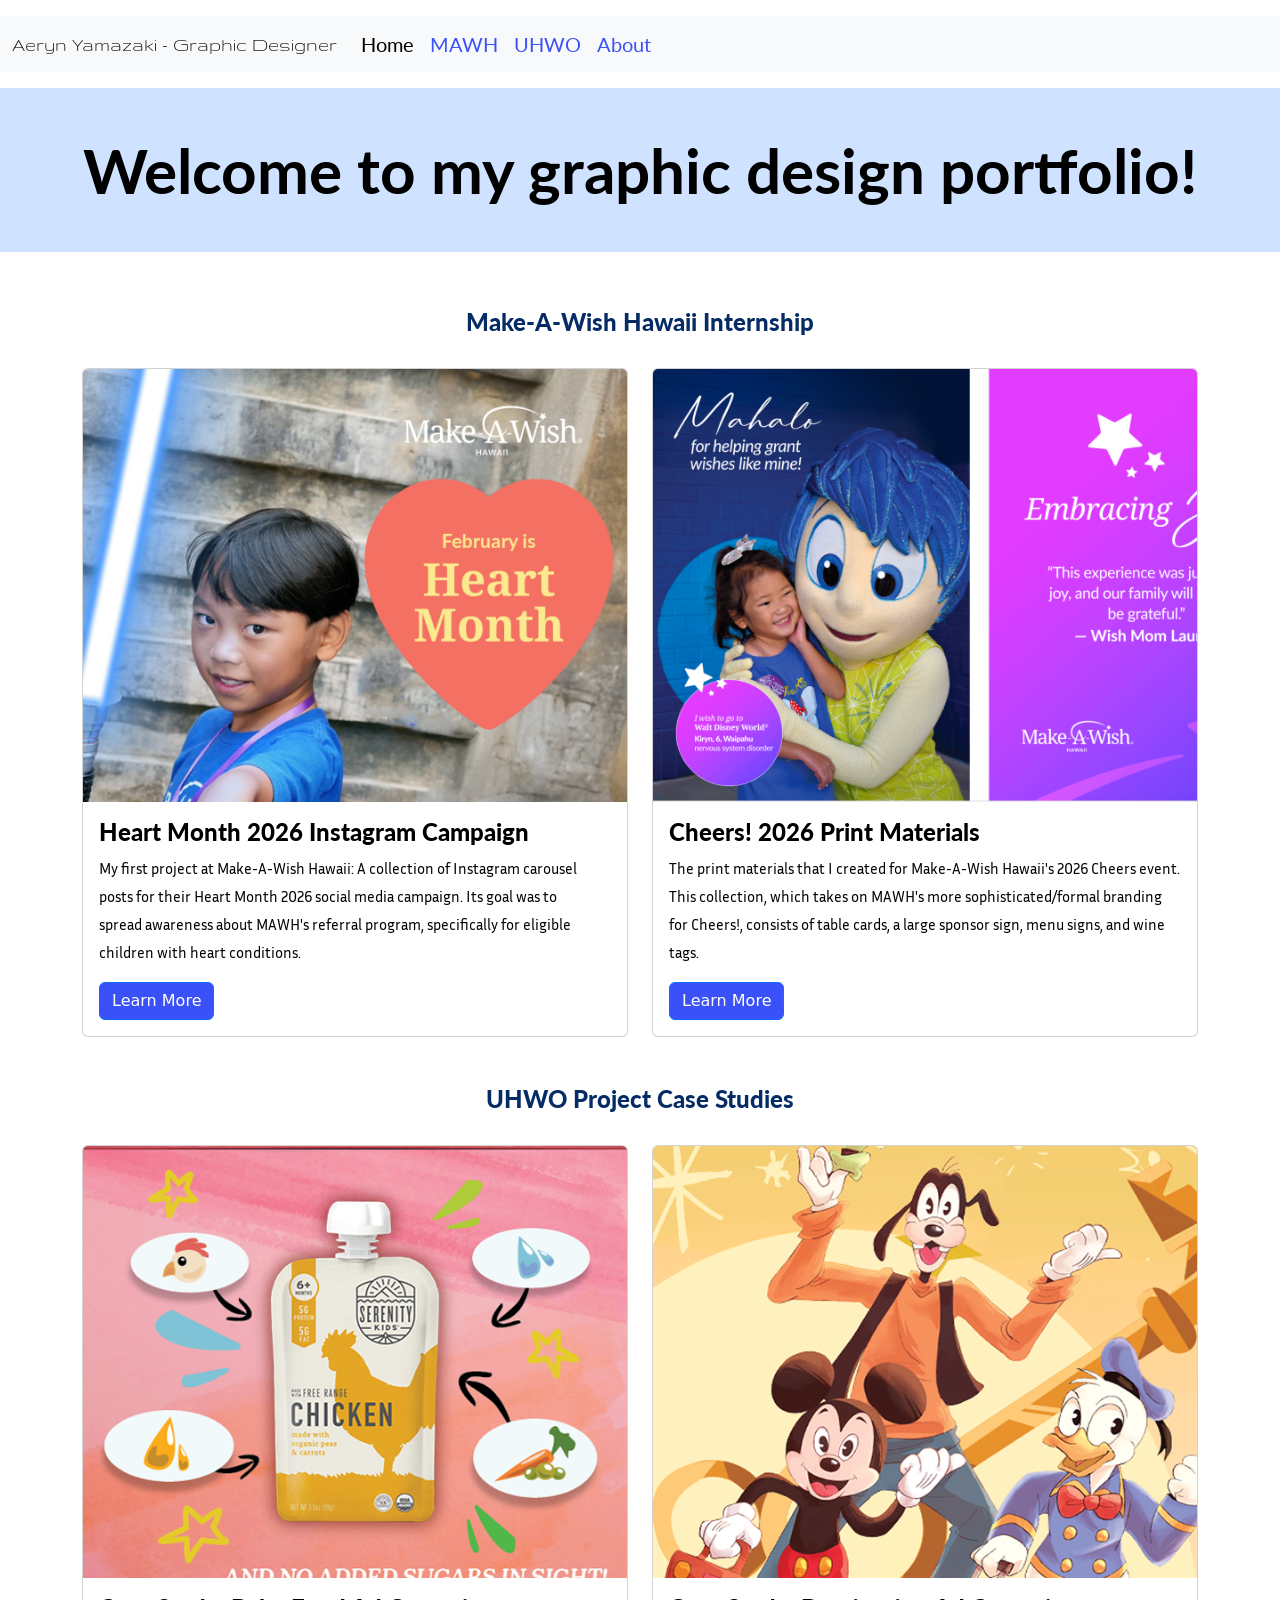
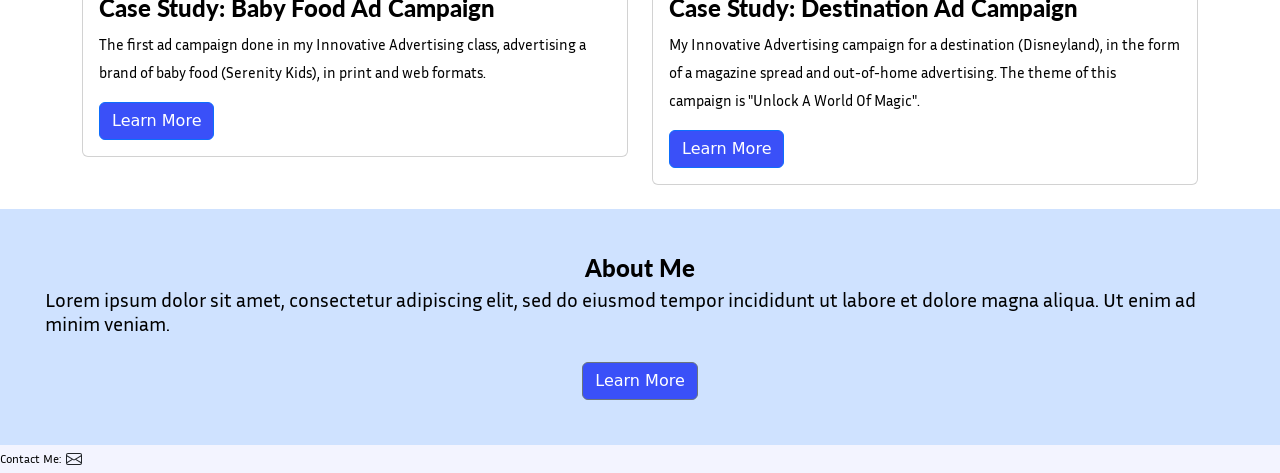
==== index.html @ 204ecc4f "linking pages in the navbar" ====
<!DOCTYPE html>
<html lang="en">
<head>
    <!-- REQUIRED: Meta Tags -->
    <meta charset="UTF-8">
    <meta name="viewport" content="width=device-width, initial-scale=1.0">

    <!-- REQUIRED: Page Title -->
    <title>Art of AY</title>

    <!-- REQUIRED: Bootstrap CSS -->
    <link href="https://cdn.jsdelivr.net/npm/bootstrap@5.3.3/dist/css/bootstrap.min.css" rel="stylesheet" integrity="sha384-QWTKZyjpPEjISv5WaRU9OFeRpok6YctnYmDr5pNlyT2bRjXh0JMhjY6hW+ALEwIH" crossorigin="anonymous">

    <!-- REQUIRED: Your Custom CSS-->
    <link rel="stylesheet" href="css/style.css">
  
    <!-- REQUIRED: Google Font API -->
      <link rel="preconnect" href="https://fonts.googleapis.com">
      <link rel="preconnect" href="https://fonts.gstatic.com" crossorigin>
      <link href="https://fonts.googleapis.com/css2?family=Gruppo&display=swap" rel="stylesheet">    


      <link rel="preconnect" href="https://fonts.googleapis.com">
      <link rel="preconnect" href="https://fonts.gstatic.com" crossorigin>
      <link href="https://fonts.googleapis.com/css2?family=Lato:ital,wght@0,100;0,300;0,400;0,700;0,900;1,100;1,300;1,400;1,700;1,900&display=swap" rel="stylesheet">


      <link rel="preconnect" href="https://fonts.googleapis.com">
      <link rel="preconnect" href="https://fonts.gstatic.com" crossorigin>
      <link href="https://fonts.googleapis.com/css2?family=Inria+Sans:ital,wght@0,300;0,400;0,700;1,300;1,400;1,700&display=swap" rel="stylesheet">


</head>

<body>
    <!-- Content will go here -->
<!-- Start of Header Section -->
<header class="py-3">
   <nav class="navbar navbar-expand-lg navbar-light bg-light">
  <div class="container-fluid">
    <a class="navbar-brand" href="#">Aeryn Yamazaki - Graphic Designer</a>
    <button class="navbar-toggler" type="button" data-bs-toggle="collapse" data-bs-target="#navbarSupportedContent" aria-controls="navbarSupportedContent" aria-expanded="false" aria-label="Toggle navigation">
      <span class="navbar-toggler-icon"></span>
    </button>
    <div class="collapse navbar-collapse" id="navbarSupportedContent">
      <ul class="navbar-nav me-auto mb-2 mb-lg-0">
        <li class="nav-item">
          <a class="nav-link active" aria-current="page" href="index.html">Home</a>
        </li>
        <li class="nav-item">
          <a class="nav-link" href="mawh1.html">MAWH</a>
        </li>
         <li class="nav-item">
          <a class="nav-link" href="uhwo1.html">UHWO</a>
        </li>
         <li class="nav-item">
          <a class="nav-link" href="aboutme.html">About</a>
        </li>
      </ul>
  </div>
</nav>
</header>
<!-- End of Header Section -->

<!-- Start of Hero Section -->
<section class="hero">
  <h1>Welcome to my graphic design portfolio!</h1>
</section>
<!-- End of Hero Section -->

<br>
<br>

<!-- MAWH Projects Listing -->
 <h2>Make-A-Wish Hawaii Internship</h2>
<br>

<section class="mawh projects">
  <div class="container">
  <div class="row">
    <div class="col">
      <!-- Start of Heart Month Section -->
<div class="card">
  <img src="images/Heart Month 2026 Post Thumbnail.png" class="card-img-top" alt="Heart Month 2026 Thumbnail">
  <div class="card-body">
    <h3>Heart Month 2026 Instagram Campaign</h3>
    <p class="card-text">My first project at Make-A-Wish Hawaii: A collection of Instagram carousel posts for their Heart Month 2026 social media campaign. Its goal was to spread awareness about MAWH's referral program, specifically for eligible children with heart conditions.</p>
    <a href="mawh1.html" class="btn btn-primary">Learn More</a>
  </div>
</div>
<!-- End of Heart Month Section -->
    </div>
    <div class="col">
      <!-- Start of Cheers Section -->
<div class="card">
  <img src="images/Cheers 2026 Thumbnail.png" class="card-img-top" alt="Cheers 2026 Thumbnail">
  <div class="card-body">
    <h3>Cheers! 2026 Print Materials</h3>
    <p class="card-text"> The print materials that I created for Make-A-Wish Hawaii's 2026 Cheers event. This collection, which takes on MAWH's more sophisticated/formal branding for Cheers!, consists of table cards, a large sponsor sign, menu signs, and wine tags. </p>
    <a href="mawh2.html" class="btn btn-primary">Learn More</a>
  </div>
</div>
 <!-- End of Cheers Section -->
    </div>
  </div>
</div>
</section>

<br>
<br>

<section> 
   <h2>UHWO Project Case Studies</h2>
<br>
  <!-- Start of UHWO Section -->
   <div class="container">
  <div class="row">
    <div class="col">
      <!-- Start of Baby Food Case Study -->
 <div class="card">
  <img src="images/UHWO Baby Food Campaign Thumbnail.png" class="card-img-top" alt="Baby Food Ad Thumbnail">
  <div class="card-body">
    <h3>Case Study: Baby Food Ad Campaign</h3>
    <p class="card-text">The first ad campaign done in my Innovative Advertising class, advertising a brand of baby food (Serenity Kids), in print and web formats.  </p>
    <a href="uhwo1.html" class="btn btn-primary">Learn More</a>
  </div>
</div>
<!-- End of Baby Food Case Study -->
    </div>
    <div class="col">
      <!-- Start of Disney Case Study -->
 <div class="card">
  <img src="images/UHWO Disney Thumbnail.png" class="card-img-top" alt="Disney Ad Thumbnail">
  <div class="card-body">
    <h3>Case Study: Destination Ad Campaign</h3>
    <p class="card-text">My Innovative Advertising campaign for a destination (Disneyland), in the form of a magazine spread and out-of-home advertising. The theme of this campaign is "Unlock A World Of Magic".   </p>
    <a href="uhwo2.html" class="btn btn-primary">Learn More</a>
  </div>
</div>
 <!-- End of Disney Case Study -->
    </div>
  </div>
</div>
<!-- End of UHWO Section -->
</section>

<!-- End of Projects Listig -->

<br>

<!-- Start of About Me Section -->
<section class="AboutMe">
  <h4>About Me</h4>
  <p2>Lorem ipsum dolor sit amet, consectetur adipiscing elit, sed do eiusmod tempor incididunt ut labore
     et dolore magna aliqua. Ut enim ad minim veniam.</p2>
     <br>
     <br>
     <div class="d-flex justify-content-center">
      
      <a href="aboutme.html"><button type="button"class="btn btn-secondary">Learn More</button></a> </div>
</section>
<!-- End of About Me Section -->

<!-- Start of Footer -->
<footer class="footer">
    <p3>Contact Me:</p3>
    <svg xmlns="http://www.w3.org/2000/svg" width="16" height="16" fill="currentColor" class="bi bi-envelope" viewBox="0 0 16 16">
  <path d="M0 4a2 2 0 0 1 2-2h12a2 2 0 0 1 2 2v8a2 2 0 0 1-2 2H2a2 2 0 0 1-2-2zm2-1a1 1 0 0 0-1 1v.217l7 4.2 7-4.2V4a1 1 0 0 0-1-1zm13 2.383-4.708 2.825L15 11.105zm-.034 6.876-5.64-3.471L8 9.583l-1.326-.795-5.64 3.47A1 1 0 0 0 2 13h12a1 1 0 0 0 .966-.741M1 11.105l4.708-2.897L1 5.383z"/>
</svg>
</footer>
<!-- End of Footer Section -->


    <!-- REQUIRED: Javascript -->
    <script src="https://cdn.jsdelivr.net/npm/bootstrap@5.3.3/dist/js/bootstrap.bundle.min.js" integrity="sha384-YvpcrYf0tY3lHB60NNkmXc5s9fDVZLESaAA55NDzOxhy9GkcIdslK1eN7N6jIeHz" crossorigin="anonymous"></script>
</body>

</html>
---- css/style.css ----
/* AY Navbar Logo */
.navbar-brand {color: var(--Gray-800, #000000);
font-family: 'Gruppo', serif;
font-size: 20px;
font-style: normal;
font-weight: 400;
line-height: normal;}

.nav-link {color:#3A50F8;
font-family: 'Lato';
font-size: 20px;
font-style: normal;
font-weight: 400;
line-height: normal;
text-align: right;}



/* AY HI Heading */
h1 {color: var(--Gray-800, #000000);
font-family: 'Lato', serif;
font-size: 62px;
font-style: normal;
font-weight: 700;
line-height: normal;
text-align: center;}

h1 {background-color: rgb(207, 226, 255);
padding: 45px}

/* AY H2 Heading */
h2 {color: #052C65;
font-family: 'Lato';
font-size: 24px;
font-style: normal;
font-weight: 900;
line-height: 28px; /* 116.667% */
text-align: center;}

/* AY H3 Heading */
h3 {color: #000000;
font-family: 'Lato';
font-size: 24px;
font-style: normal;
font-weight: 900;
line-height: 28px; /* 116.667% */
text-align: left;}

/* AY H4 Heading */
h4 {color: #000000;
font-family: 'Lato';
font-size: 24px;
font-style: normal;
font-weight: 900;
line-height: 28px; /* 116.667% */
text-align: center;}

.btn {background-color: #3A50F8;}

.AboutMe {background-color: rgb(207, 226, 255);
padding: 45px;
align-content: center;}

.Process {background-color: rgb(207, 226, 255);
padding: 45px;
align-content: center;}

/* AY Secondary Project Heading */
h5 {color: #3A50F8;
font-family: 'Lato';
font-size: 24px;
font-style: italic;
font-weight: 900;
line-height: 28px; /* 116.667% */
text-align: center;}

/* AY Body Text */
p {color: #000000;
font-family: 'Inria Sans';
font-size: 15px;
font-style: normal;
font-weight: 400;
line-height: 28px; /* 116.667% */}

/* About Me Body Text */
p2 {color: #000000;
font-family: 'Inria Sans';
font-size: 20px;
font-style: normal;
font-weight: 400;
line-height: 15px; /* 116.667% */
text-align: center}

p3 
{color: #000000;
font-family: 'Inria Sans';
font-size: 12px;
font-style: normal;
font-weight: 400;
line-height: 28px; /* 116.667% */
text-align: center}

p4
{color: #4a4a4a;
font-family: 'Inria Sans';
font-size: 12px;
font-style: italic;
font-weight: 400;
line-height: 28px; /* 116.667% */
text-align: center}

.footer {background-color: #f3f4ff;}
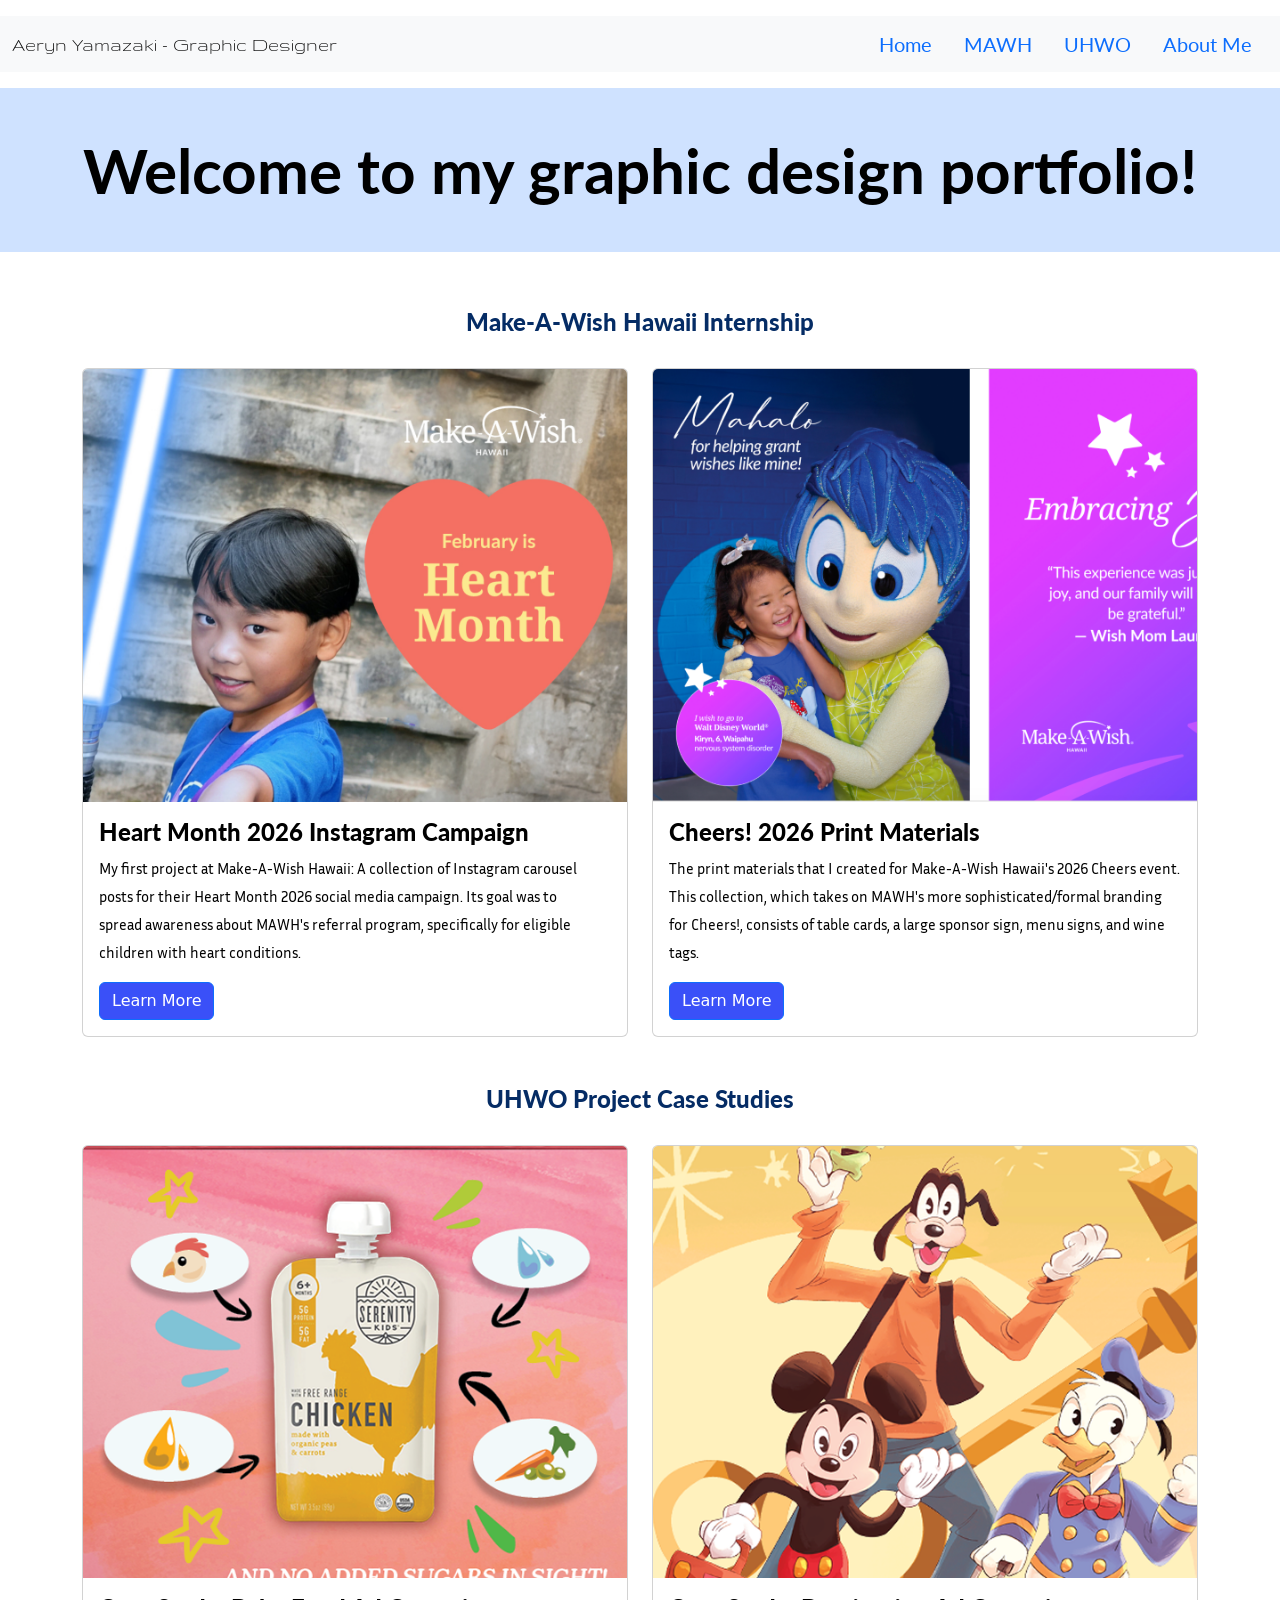
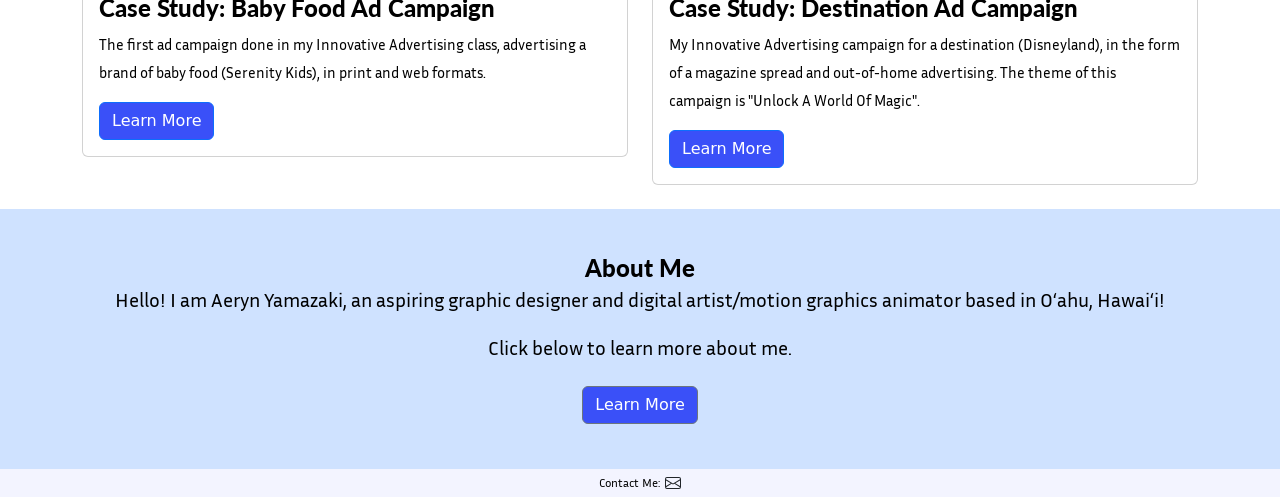
==== commit d7fddd00: "aligning caption text and justifying navbar links to the right" ====
--- a/index.html
+++ b/index.html
@@ -38,27 +38,30 @@
 <header class="py-3">
    <nav class="navbar navbar-expand-lg navbar-light bg-light">
   <div class="container-fluid">
-    <a class="navbar-brand" href="#">Aeryn Yamazaki - Graphic Designer</a>
+    <a class="navbar-brand" href="index.html">Aeryn Yamazaki - Graphic Designer</a>
     <button class="navbar-toggler" type="button" data-bs-toggle="collapse" data-bs-target="#navbarSupportedContent" aria-controls="navbarSupportedContent" aria-expanded="false" aria-label="Toggle navigation">
       <span class="navbar-toggler-icon"></span>
     </button>
-    <div class="collapse navbar-collapse" id="navbarSupportedContent">
-      <ul class="navbar-nav me-auto mb-2 mb-lg-0">
-        <li class="nav-item">
-          <a class="nav-link active" aria-current="page" href="index.html">Home</a>
-        </li>
-        <li class="nav-item">
-          <a class="nav-link" href="mawh1.html">MAWH</a>
-        </li>
-         <li class="nav-item">
-          <a class="nav-link" href="uhwo1.html">UHWO</a>
-        </li>
-         <li class="nav-item">
-          <a class="nav-link" href="aboutme.html">About</a>
-        </li>
-      </ul>
+    <div class="collapse navbar-collapse" id="navbarSupportedContent" style="justify-content: end;">
+      <ul class="nav justify-content-end">
+  <li class="nav-item">
+    <a class="nav-link active" href="index.html">Home</a>
+  </li>
+  <li class="nav-item">
+    <a class="nav-link" href="mawh2.html">MAWH</a>
+  </li>
+  <li class="nav-item">
+    <a class="nav-link" href="uhwo1.html">UHWO</a>
+  </li>
+  <li class="nav-item">
+    <a class="nav-link" href="aboutme.html">About Me</a>
+  </li>
+
+</ul>
+
   </div>
 </nav>
+
 </header>
 <!-- End of Header Section -->
 
@@ -151,22 +154,26 @@
 <!-- Start of About Me Section -->
 <section class="AboutMe">
   <h4>About Me</h4>
-  <p2>Lorem ipsum dolor sit amet, consectetur adipiscing elit, sed do eiusmod tempor incididunt ut labore
-     et dolore magna aliqua. Ut enim ad minim veniam.</p2>
-     <br>
+  <div class="text" style="text-align: center;">
+<p2>Hello! I am Aeryn Yamazaki, an aspiring graphic designer and digital artist/motion graphics animator based in O‘ahu, Hawai‘i!</p2>
+<br>
+<br>
+<p2> Click below to learn more about me.</p2>
+  </div>
      <br>
      <div class="d-flex justify-content-center">
-      
       <a href="aboutme.html"><button type="button"class="btn btn-secondary">Learn More</button></a> </div>
 </section>
 <!-- End of About Me Section -->
 
 <!-- Start of Footer -->
 <footer class="footer">
-    <p3>Contact Me:</p3>
+  <div class="text" style="text-align: center;">
+<p3>Contact Me:</p3>
     <svg xmlns="http://www.w3.org/2000/svg" width="16" height="16" fill="currentColor" class="bi bi-envelope" viewBox="0 0 16 16">
   <path d="M0 4a2 2 0 0 1 2-2h12a2 2 0 0 1 2 2v8a2 2 0 0 1-2 2H2a2 2 0 0 1-2-2zm2-1a1 1 0 0 0-1 1v.217l7 4.2 7-4.2V4a1 1 0 0 0-1-1zm13 2.383-4.708 2.825L15 11.105zm-.034 6.876-5.64-3.471L8 9.583l-1.326-.795-5.64 3.47A1 1 0 0 0 2 13h12a1 1 0 0 0 .966-.741M1 11.105l4.708-2.897L1 5.383z"/>
 </svg>
+  </div>
 </footer>
 <!-- End of Footer Section -->
 
--- a/css/style.css
+++ b/css/style.css
@@ -6,13 +6,14 @@
 font-weight: 400;
 line-height: normal;}
 
-.nav-link {color:#3A50F8;
+.nav-item {color:#3A50F8;
 font-family: 'Lato';
 font-size: 20px;
 font-style: normal;
 font-weight: 400;
 line-height: normal;
-text-align: right;}
+text-align: right;
+justify-content: end;}
 
 
 
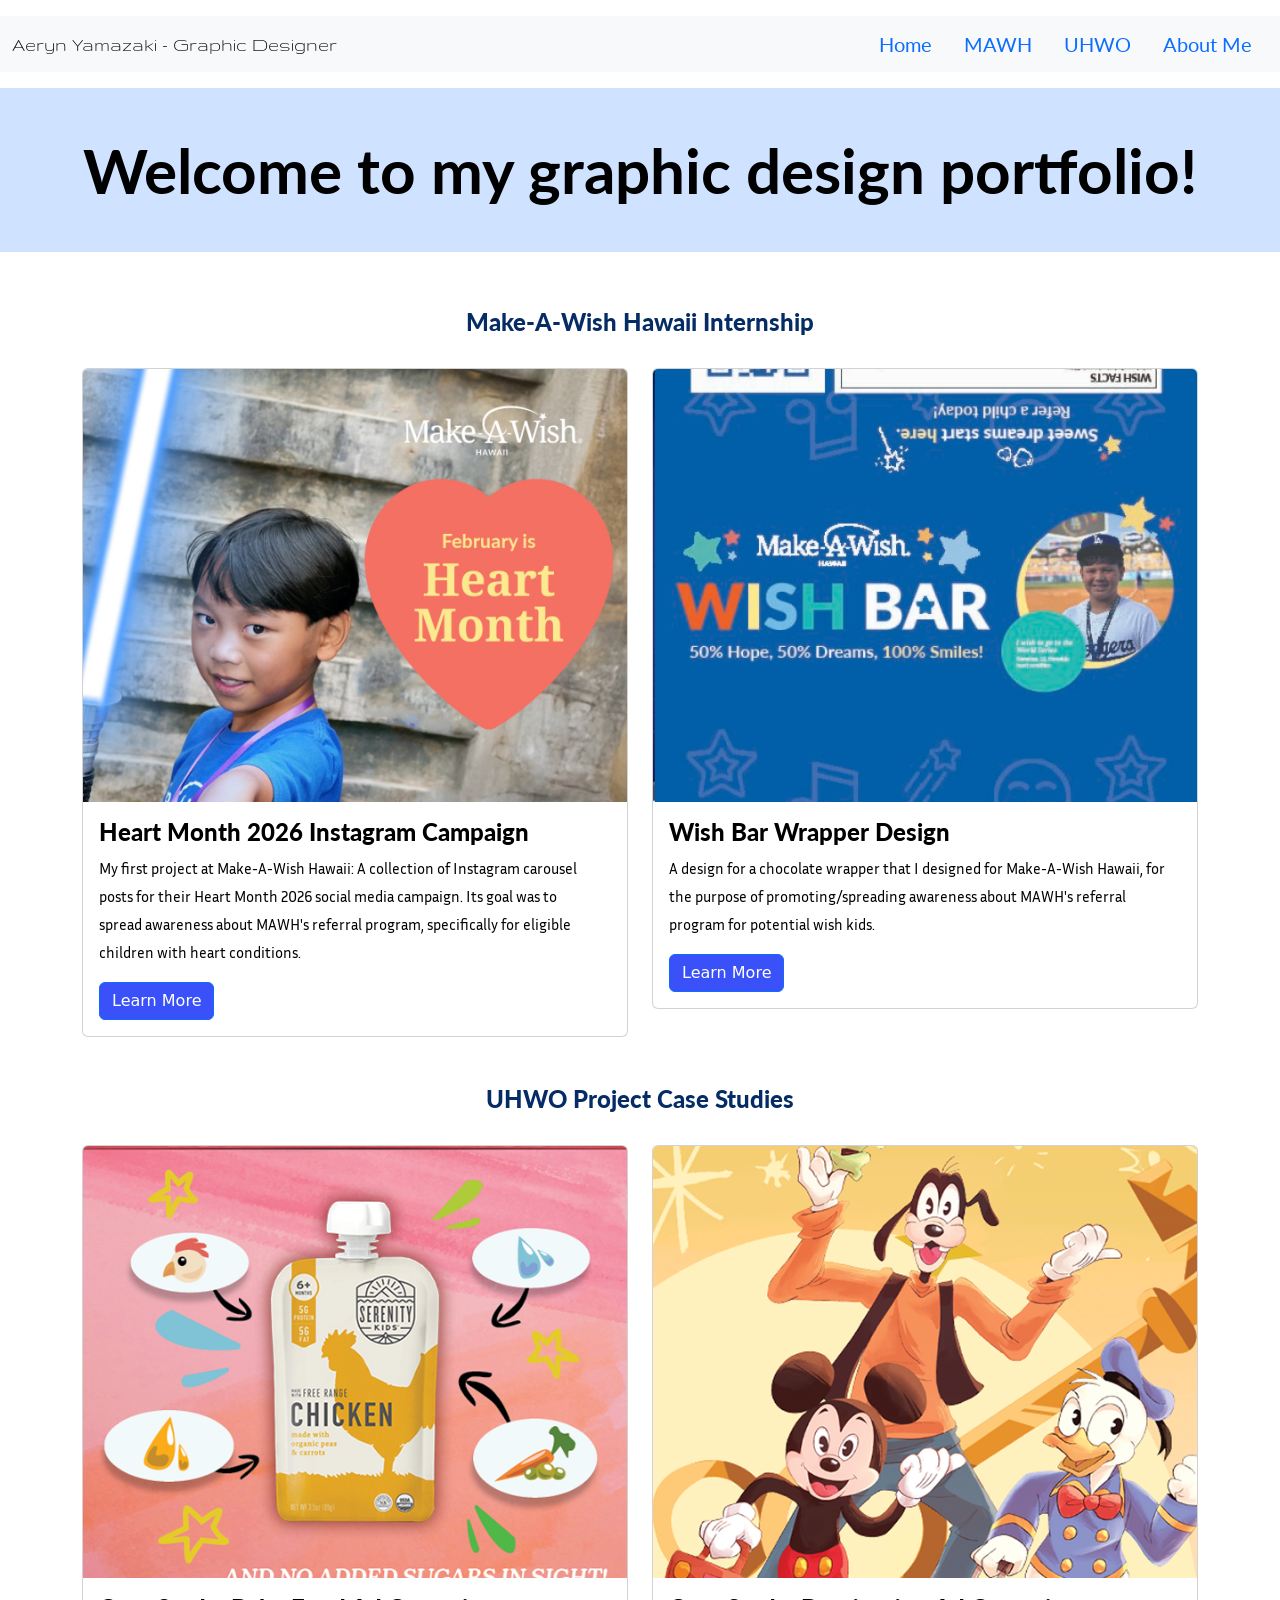
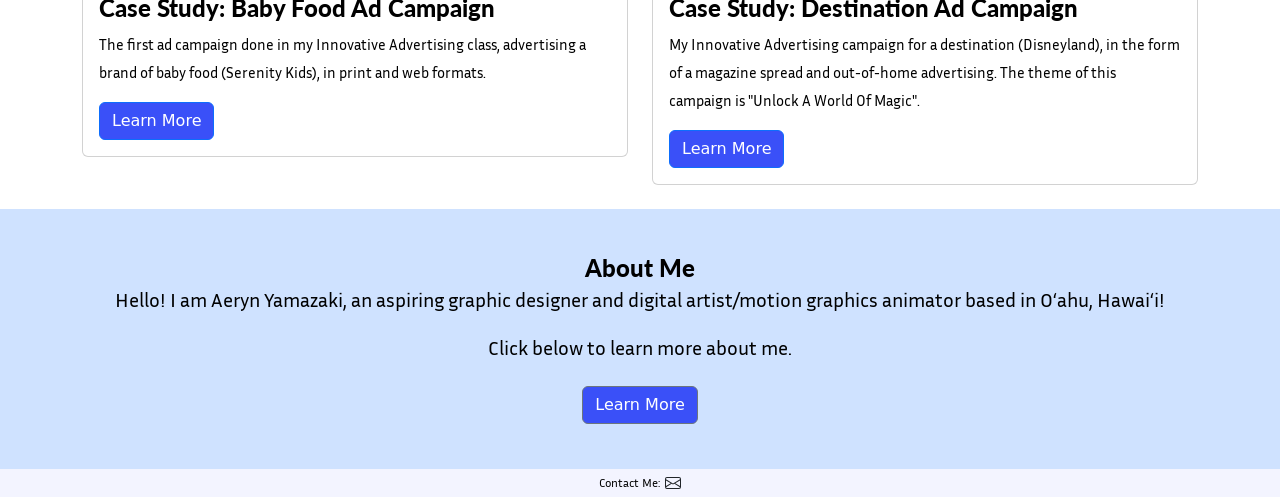
==== commit 231269fd: "switching out cheers project for chocolate wrapper project" ====
--- a/index.html
+++ b/index.html
@@ -48,7 +48,7 @@
     <a class="nav-link active" href="index.html">Home</a>
   </li>
   <li class="nav-item">
-    <a class="nav-link" href="mawh2.html">MAWH</a>
+    <a class="nav-link" href="mawh1.html">MAWH</a>
   </li>
   <li class="nav-item">
     <a class="nav-link" href="uhwo1.html">UHWO</a>
@@ -96,10 +96,10 @@
     <div class="col">
       <!-- Start of Cheers Section -->
 <div class="card">
-  <img src="images/Cheers 2026 Thumbnail.png" class="card-img-top" alt="Cheers 2026 Thumbnail">
+  <img src="images/Wish Bar Thumbnail.png" class="card-img-top" alt="Cheers 2026 Thumbnail">
   <div class="card-body">
-    <h3>Cheers! 2026 Print Materials</h3>
-    <p class="card-text"> The print materials that I created for Make-A-Wish Hawaii's 2026 Cheers event. This collection, which takes on MAWH's more sophisticated/formal branding for Cheers!, consists of table cards, a large sponsor sign, menu signs, and wine tags. </p>
+    <h3>Wish Bar Wrapper Design</h3>
+    <p class="card-text"> A design for a chocolate wrapper that I designed for Make-A-Wish Hawaii, for the purpose of promoting/spreading awareness about MAWH's referral program for  potential wish kids.</p>
     <a href="mawh2.html" class="btn btn-primary">Learn More</a>
   </div>
 </div>
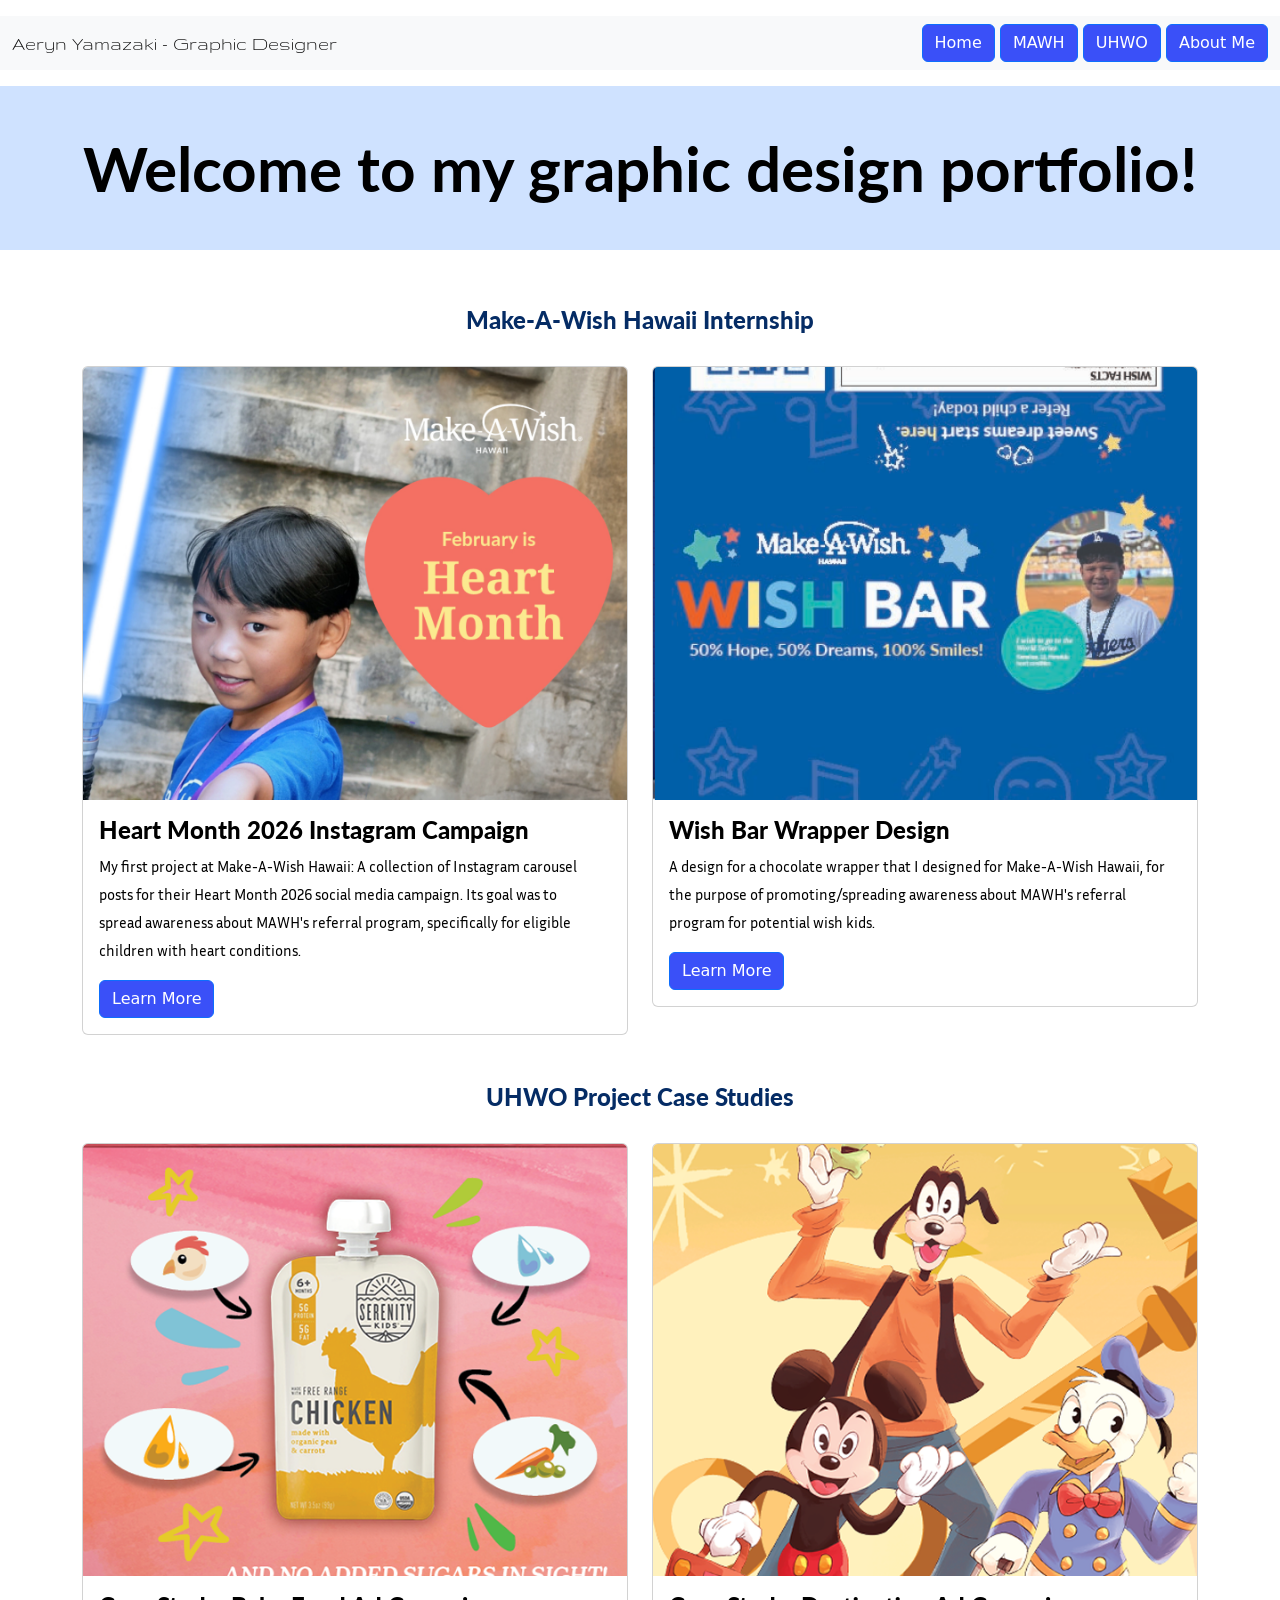
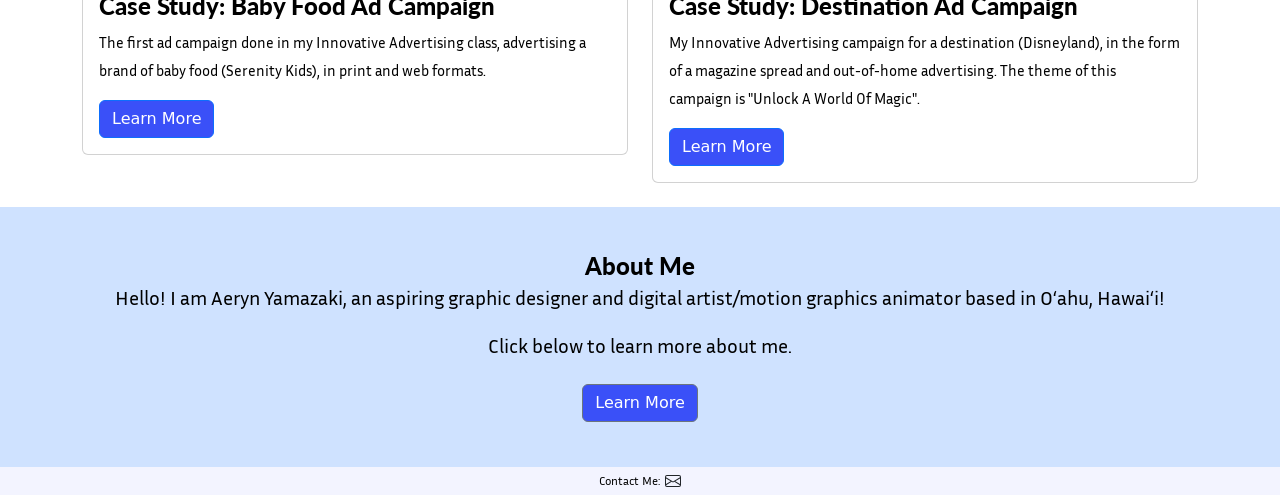
==== commit cc781401: "new nav bar and testing footer hyperlink" ====
--- a/index.html
+++ b/index.html
@@ -43,21 +43,13 @@
       <span class="navbar-toggler-icon"></span>
     </button>
     <div class="collapse navbar-collapse" id="navbarSupportedContent" style="justify-content: end;">
-      <ul class="nav justify-content-end">
-  <li class="nav-item">
-    <a class="nav-link active" href="index.html">Home</a>
-  </li>
-  <li class="nav-item">
-    <a class="nav-link" href="mawh1.html">MAWH</a>
-  </li>
-  <li class="nav-item">
-    <a class="nav-link" href="uhwo1.html">UHWO</a>
-  </li>
-  <li class="nav-item">
-    <a class="nav-link" href="aboutme.html">About Me</a>
-  </li>
-
-</ul>
+      <div class="d-grid gap-3 d-md-block" style="justify-content: end;">
+  <a class="btn btn-primary" href="index.html">Home</a>
+  <a class="btn btn-primary" href="mawh1.html">MAWH</a>
+    <a class="btn btn-primary" href="uhwo1.html">UHWO</a>
+  <a class="btn btn-primary" href="aboutme.html">About Me</a>
+</div>
+        
 
   </div>
 </nav>
@@ -96,7 +88,7 @@
     <div class="col">
       <!-- Start of Cheers Section -->
 <div class="card">
-  <img src="images/Wish Bar Thumbnail.png" class="card-img-top" alt="Cheers 2026 Thumbnail">
+  <img src="images/Wish Bar Thumbnail.png" class="card-img-top" alt="Wish Bar Thumbnail">
   <div class="card-body">
     <h3>Wish Bar Wrapper Design</h3>
     <p class="card-text"> A design for a chocolate wrapper that I designed for Make-A-Wish Hawaii, for the purpose of promoting/spreading awareness about MAWH's referral program for  potential wish kids.</p>
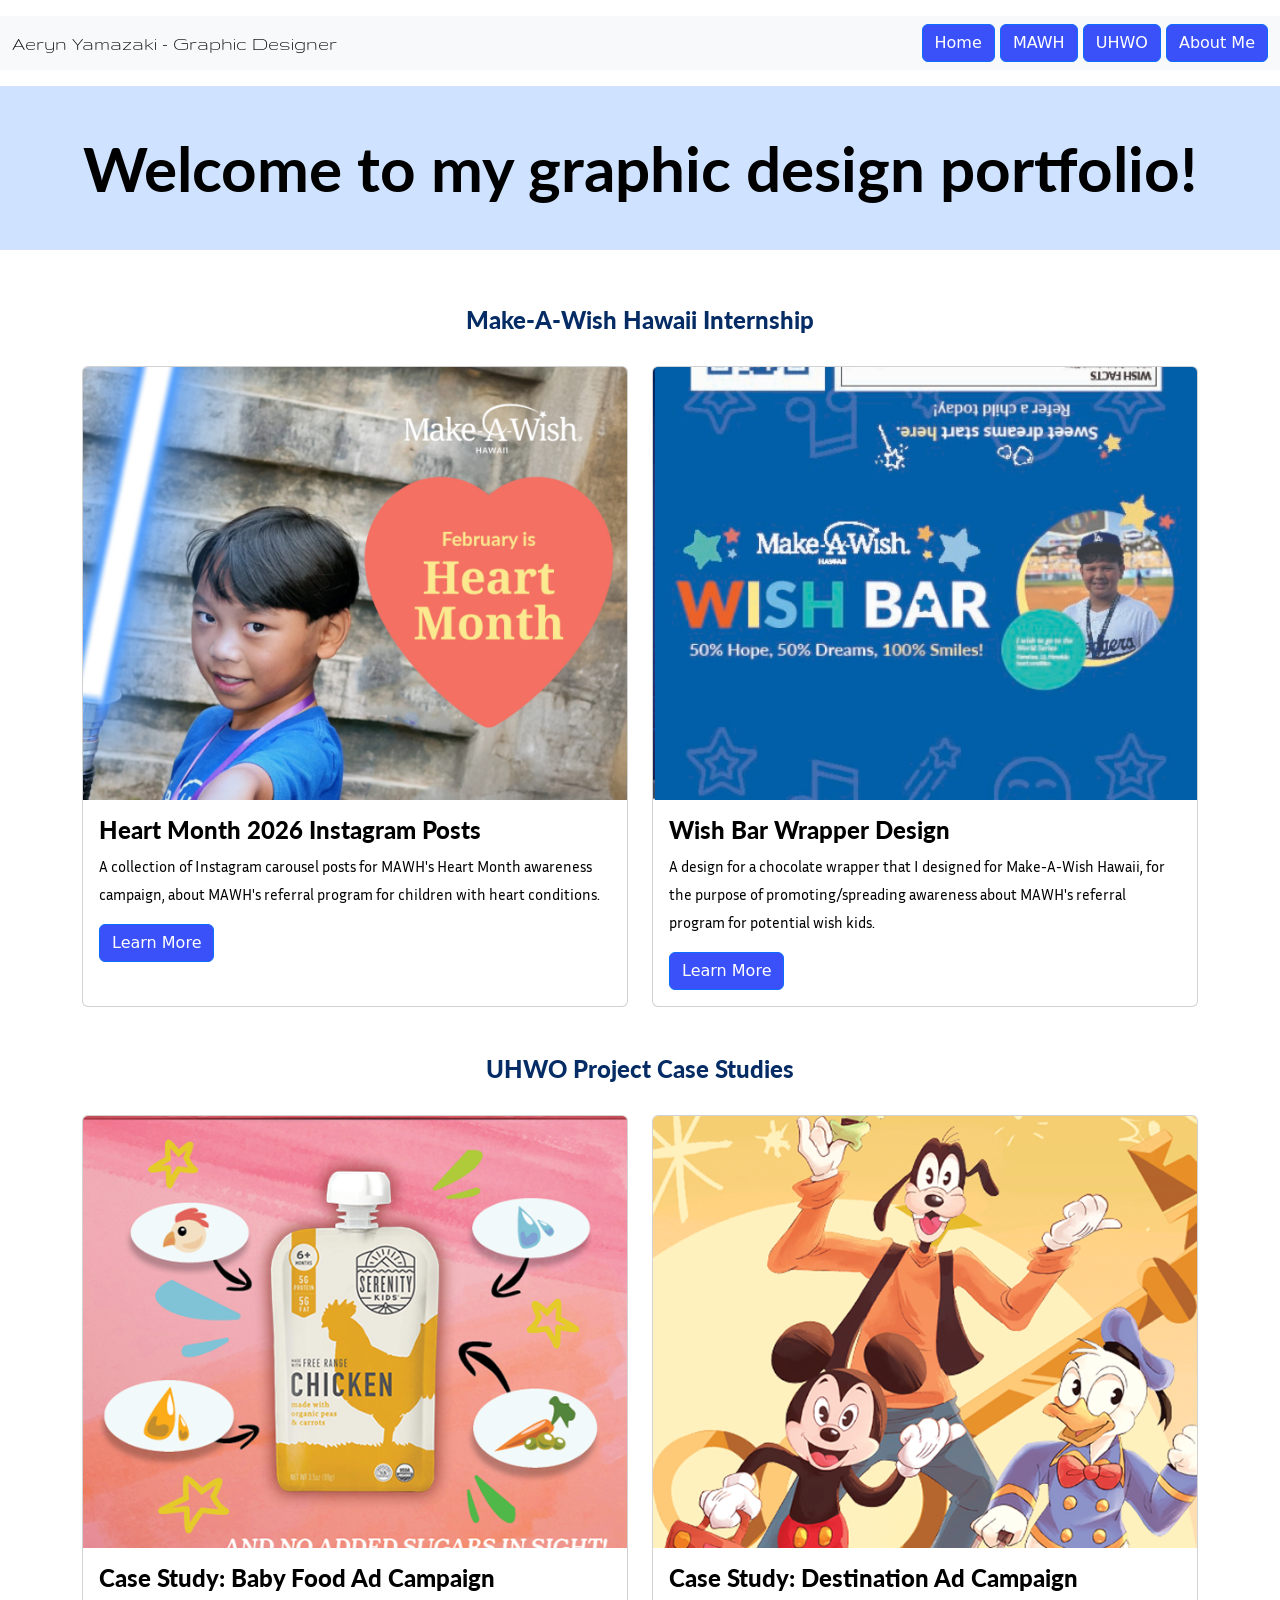
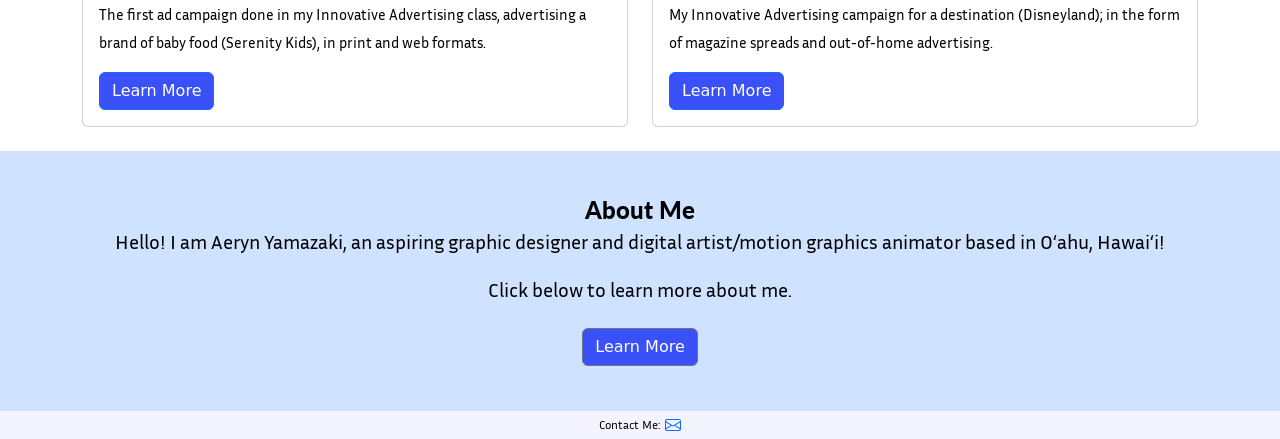
==== commit f96b4d1c: "updating footer for rest of site" ====
--- a/index.html
+++ b/index.html
@@ -55,6 +55,7 @@
 </nav>
 
 </header>
+
 <!-- End of Header Section -->
 
 <!-- Start of Hero Section -->
@@ -75,11 +76,11 @@
   <div class="row">
     <div class="col">
       <!-- Start of Heart Month Section -->
-<div class="card">
+<div class="card h-100">
   <img src="images/Heart Month 2026 Post Thumbnail.png" class="card-img-top" alt="Heart Month 2026 Thumbnail">
   <div class="card-body">
-    <h3>Heart Month 2026 Instagram Campaign</h3>
-    <p class="card-text">My first project at Make-A-Wish Hawaii: A collection of Instagram carousel posts for their Heart Month 2026 social media campaign. Its goal was to spread awareness about MAWH's referral program, specifically for eligible children with heart conditions.</p>
+    <h3>Heart Month 2026 Instagram Posts</h3>
+    <p class="card-text">A collection of Instagram carousel posts for MAWH's Heart Month awareness campaign, about MAWH's referral program for children with heart conditions.</p>
     <a href="mawh1.html" class="btn btn-primary">Learn More</a>
   </div>
 </div>
@@ -128,7 +129,7 @@
   <img src="images/UHWO Disney Thumbnail.png" class="card-img-top" alt="Disney Ad Thumbnail">
   <div class="card-body">
     <h3>Case Study: Destination Ad Campaign</h3>
-    <p class="card-text">My Innovative Advertising campaign for a destination (Disneyland), in the form of a magazine spread and out-of-home advertising. The theme of this campaign is "Unlock A World Of Magic".   </p>
+    <p class="card-text">My Innovative Advertising campaign for a destination (Disneyland); in the form of magazine spreads and out-of-home advertising.</p>
     <a href="uhwo2.html" class="btn btn-primary">Learn More</a>
   </div>
 </div>
@@ -162,9 +163,12 @@
 <footer class="footer">
   <div class="text" style="text-align: center;">
 <p3>Contact Me:</p3>
-    <svg xmlns="http://www.w3.org/2000/svg" width="16" height="16" fill="currentColor" class="bi bi-envelope" viewBox="0 0 16 16">
+<a href="mailto: aeryny27@gmail.com"> 
+ <svg xmlns="http://www.w3.org/2000/svg" width="16" height="16" fill="currentColor" class="bi bi-envelope" viewBox="0 0 16 16">
   <path d="M0 4a2 2 0 0 1 2-2h12a2 2 0 0 1 2 2v8a2 2 0 0 1-2 2H2a2 2 0 0 1-2-2zm2-1a1 1 0 0 0-1 1v.217l7 4.2 7-4.2V4a1 1 0 0 0-1-1zm13 2.383-4.708 2.825L15 11.105zm-.034 6.876-5.64-3.471L8 9.583l-1.326-.795-5.64 3.47A1 1 0 0 0 2 13h12a1 1 0 0 0 .966-.741M1 11.105l4.708-2.897L1 5.383z"/>
 </svg>
+
+</a>
   </div>
 </footer>
 <!-- End of Footer Section -->
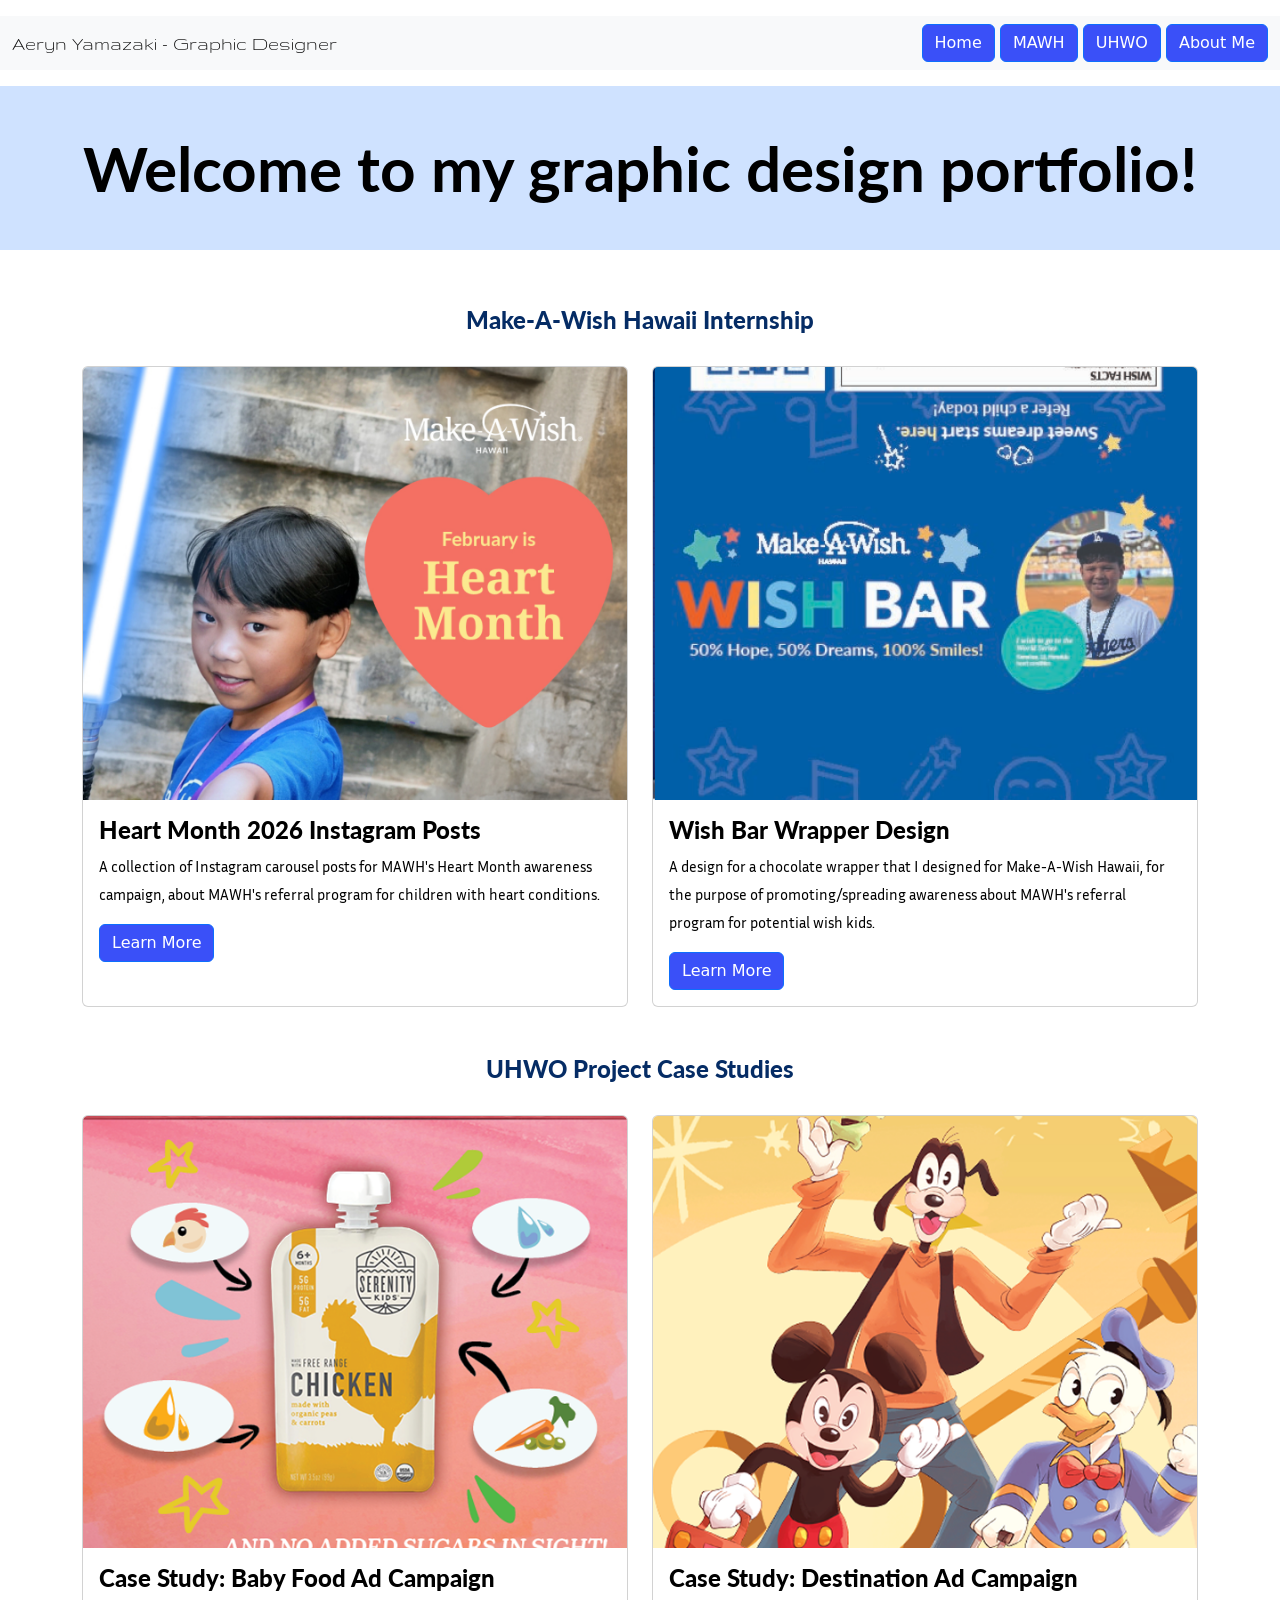
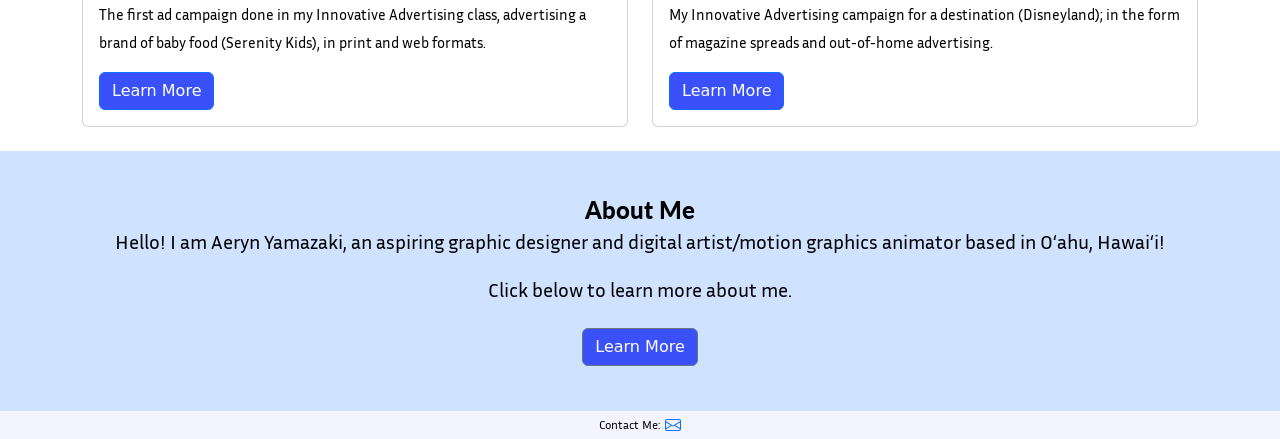
==== commit 769c23b2: "fixing the navbar responsive layout and adding text to About Me page" ====
--- a/index.html
+++ b/index.html
@@ -42,6 +42,7 @@
     <button class="navbar-toggler" type="button" data-bs-toggle="collapse" data-bs-target="#navbarSupportedContent" aria-controls="navbarSupportedContent" aria-expanded="false" aria-label="Toggle navigation">
       <span class="navbar-toggler-icon"></span>
     </button>
+
     <div class="collapse navbar-collapse" id="navbarSupportedContent" style="justify-content: end;">
       <div class="d-grid gap-3 d-md-block" style="justify-content: end;">
   <a class="btn btn-primary" href="index.html">Home</a>
--- a/css/style.css
+++ b/css/style.css
@@ -1,10 +1,26 @@
 /* AY Navbar Logo */
+.navbar-collapse {
+    display: flex;
+    align-items: center;
+    justify-content: right;
+    height:fit-content;
+    width: 100%;
+    position: sticky;
+    top:0%;
+}
+
 .navbar-brand {color: var(--Gray-800, #000000);
 font-family: 'Gruppo', serif;
 font-size: 20px;
 font-style: normal;
 font-weight: 400;
 line-height: normal;}
+
+.navbar-toggler {
+    display:flex;
+    justify-content: right;
+    position: sticky;
+}
 
 .nav-item {color:#3A50F8;
 font-family: 'Lato';
